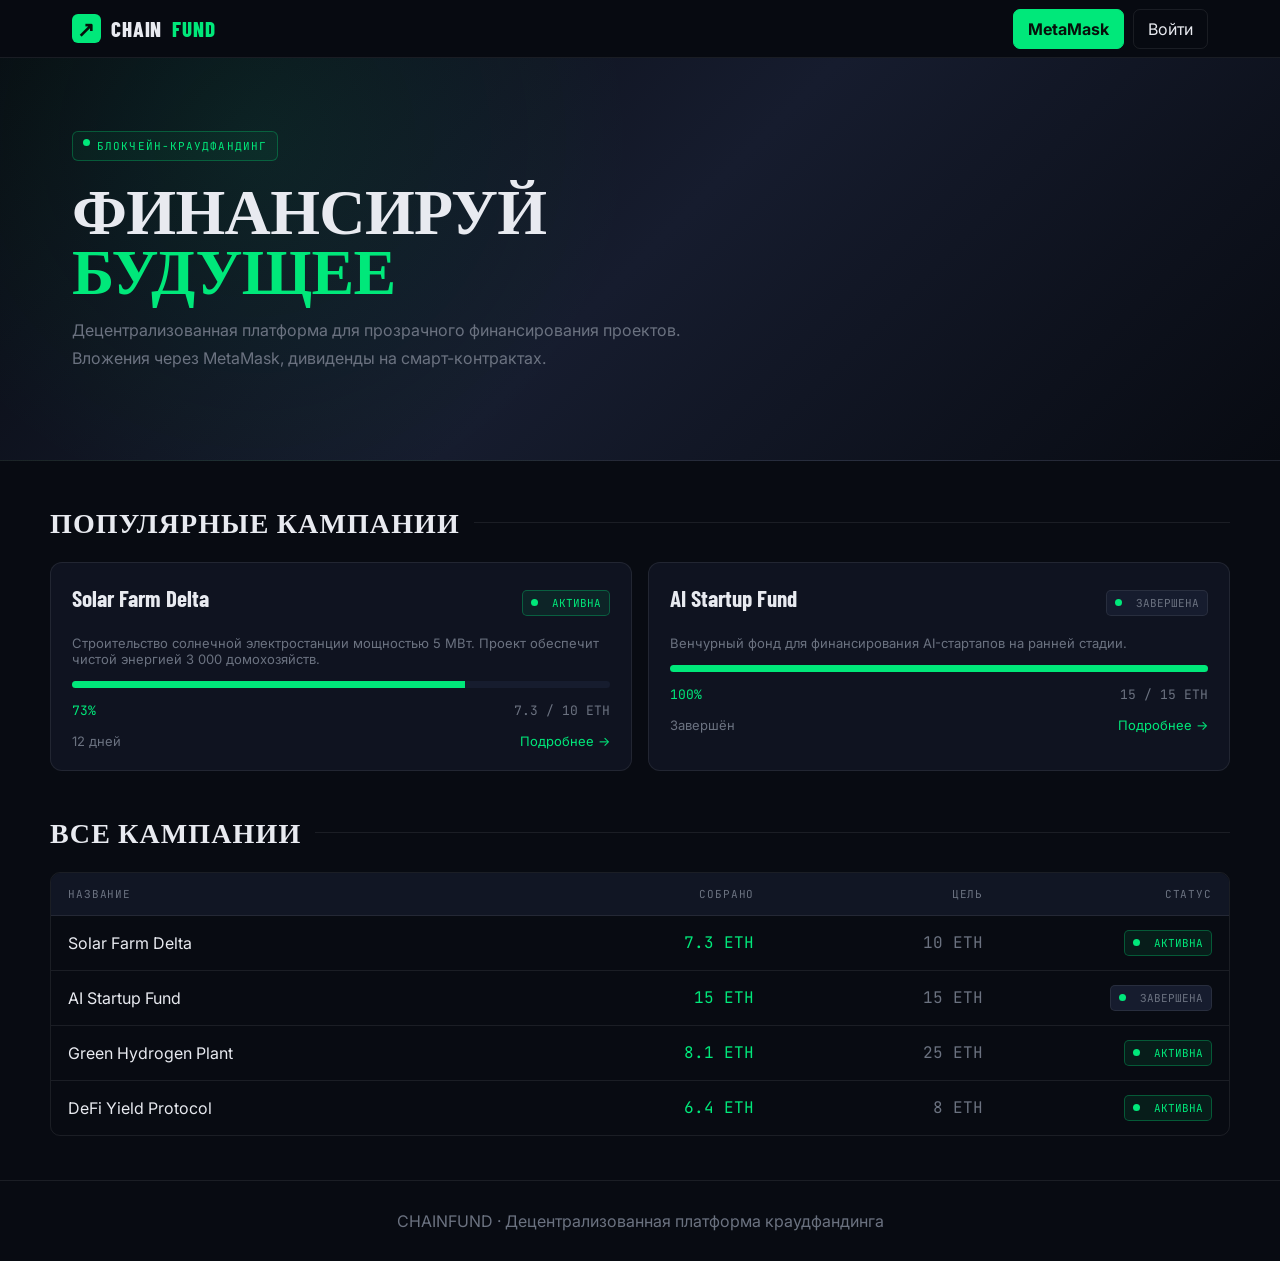
==== index.html @ 37745396 "initial" ====
<!doctype html>
<html lang="ru">
   <head>
      <meta charset="UTF-8">
      <meta name="viewport" content="width=device-width,initial-scale=1">
      <title>ChainFund</title>
      <link rel="stylesheet" href="css/shared.css">
   </head>
   <body>
      <script src="data.js"></script><script>mountNav()</script>
      <header class="hero">
         <div class="container">
            <span class="eyebrow"><span class="dot"></span>Блокчейн-краудфандинг</span>
            <h1>ФИНАНСИРУЙ<br><span class="green">БУДУЩЕЕ</span></h1>
            <p class="lead">Децентрализованная платформа для прозрачного финансирования проектов. Вложения через MetaMask, дивиденды на смарт-контрактах.</p>
            <p id="createBtn"></p>
         </div>
      </header>
      <main class="container section">
         <div class="section-title">
            <h2>ПОПУЛЯРНЫЕ КАМПАНИИ</h2>
            <span class="line"></span>
         </div>
         <div id="popular" class="grid grid-2"></div>
         <div class="section-title" style="margin-top:44px">
            <h2>ВСЕ КАМПАНИИ</h2>
            <span class="line"></span>
         </div>
         <div class="table">
            <div class="tr head cols-4">
               <div>Название</div>
               <div class="right">Собрано</div>
               <div class="right">Цель</div>
               <div class="right">Статус</div>
            </div>
            <div id="all"></div>
         </div>
      </main>
      <footer class="footer">CHAINFUND · Децентрализованная платформа краудфандинга</footer>
      <script src="js/index.js"></script>
   </body>
</html>
---- css/shared.css ----
@import url('https://fonts.googleapis.com/css2?family=Barlow+Condensed:wght@400;600;700;800&family=Inter:wght@300;400;500;600&family=JetBrains+Mono:wght@400;500&display=swap');

:root {
	--bg: #080b12;
	--fg: #e8eaf0;
	--card: #0f1320;
	--secondary: #161c2e;
	--muted: #6b7280;
	--primary: #00e87a;
	--accent: #7c3aed;
	--danger: #ef4444;
	--border: rgba(255, 255, 255, .08);
	--radius: 10px
}

* {
	box-sizing: border-box
}

html {
	font-size: 16px
}

body {
	margin: 0;
	background: var(--bg);
	color: var(--fg);
	font-family: Inter, sans-serif
}

a {
	text-decoration: none;
	color: inherit
}

button,
input,
textarea {
	font: inherit
}

.container {
	max-width: 1180px;
	margin: auto;
	padding: 0 22px
}

.navbar {
	position: sticky;
	top: 0;
	z-index: 10;
	height: 58px;
	background: rgba(8, 11, 18, .92);
	backdrop-filter: blur(12px);
	border-bottom: 1px solid var(--border)
}

.nav-inner {
	height: 100%;
	display: flex;
	align-items: center;
	justify-content: space-between
}

.brand {
	display: flex;
	align-items: center;
	gap: 10px;
	font-family: 'Barlow Condensed';
	font-weight: 800;
	font-size: 21px;
	letter-spacing: .04em
}

.brand-mark {
	width: 29px;
	height: 29px;
	border-radius: 6px;
	background: var(--primary);
	color: #07100b;
	display: grid;
	place-items: center;
	font-weight: 900
}

.green {
	color: var(--primary)
}

.nav-actions {
	display: flex;
	align-items: center;
	gap: 9px
}

.btn {
	border: 1px solid var(--border);
	background: transparent;
	color: var(--fg);
	padding: 9px 14px;
	border-radius: 7px;
	cursor: pointer;
	transition: .2s
}

.btn:hover {
	border-color: rgba(0, 232, 122, .45)
}

.btn-primary {
	background: var(--primary);
	color: #07100b;
	border-color: var(--primary);
	font-weight: 700
}

.btn-primary:hover {
	filter: brightness(.94)
}

.btn-danger {
	color: var(--danger)
}

.wallet-chip {
	font-family: 'JetBrains Mono';
	font-size: 12px;
	color: var(--muted);
	padding: 8px 11px;
	background: var(--secondary);
	border: 1px solid var(--border);
	border-radius: 7px
}

.dot {
	width: 7px;
	height: 7px;
	border-radius: 50%;
	display: inline-block;
	background: var(--primary);
	margin-right: 7px
}

.hero {
	padding: 72px 0;
	border-bottom: 1px solid var(--border);
	background: radial-gradient(circle at 20% 20%, rgba(0, 232, 122, .08), transparent 35%), linear-gradient(135deg, var(--bg), var(--secondary), var(--bg))
}

.eyebrow,
.label {
	font-family: 'JetBrains Mono';
	text-transform: uppercase;
	letter-spacing: .1em;
	font-size: 11px;
	color: var(--muted)
}

.eyebrow {
	display: inline-flex;
	border: 1px solid rgba(0, 232, 122, .28);
	color: var(--primary);
	background: rgba(0, 232, 122, .05);
	padding: 7px 10px;
	border-radius: 6px
}

.hero h1,
.page-title {
	font-family: 'Barlow Condensed';
	font-weight: 800;
	letter-spacing: -.01em;
	line-height: .94;
	margin: 18px 0
}

.hero h1 {
	font-size: 64px
}

.page-title {
	font-size: 46px
}

.lead {
	color: var(--muted);
	line-height: 1.7;
	max-width: 640px
}

.section {
	padding: 44px 0
}

.section-title {
	display: flex;
	align-items: center;
	gap: 14px;
	margin-bottom: 22px
}

.section-title h2 {
	font-family: 'Barlow Condensed';
	font-size: 28px;
	letter-spacing: .04em;
	margin: 0
}

.line {
	height: 1px;
	background: var(--border);
	flex: 1
}

.grid {
	display: grid;
	gap: 16px
}

.grid-2 {
	grid-template-columns: repeat(2, minmax(0, 1fr))
}

.grid-3 {
	grid-template-columns: repeat(3, minmax(0, 1fr))
}

.grid-4 {
	grid-template-columns: repeat(4, minmax(0, 1fr))
}

.card {
	background: var(--card);
	border: 1px solid var(--border);
	border-radius: 12px;
	padding: 21px
}

.card:hover {
	border-color: rgba(0, 232, 122, .35)
}

.card-title {
	font-family: 'Barlow Condensed';
	font-size: 23px;
	font-weight: 700;
	margin: 0 0 10px
}

.muted {
	color: var(--muted)
}

.small {
	font-size: 13px
}

.mono {
	font-family: 'JetBrains Mono'
}

.status {
	display: inline-flex;
	align-items: center;
	gap: 7px;
	font-family: 'JetBrains Mono';
	text-transform: uppercase;
	font-size: 11px;
	padding: 5px 8px;
	border: 1px solid rgba(0, 232, 122, .3);
	background: rgba(0, 232, 122, .08);
	color: var(--primary);
	border-radius: 5px
}

.status.done {
	color: var(--muted);
	background: var(--secondary);
	border-color: var(--border)
}

.progress {
	height: 7px;
	background: var(--secondary);
	border-radius: 999px;
	overflow: hidden
}

.progress>span {
	display: block;
	height: 100%;
	background: var(--primary)
}

.between {
	display: flex;
	justify-content: space-between;
	align-items: center
}

.mt {
	margin-top: 14px
}

.mb {
	margin-bottom: 14px
}

.table {
	border: 1px solid var(--border);
	border-radius: 10px;
	overflow: hidden
}

.tr {
	display: grid;
	align-items: center;
	padding: 14px 17px;
	border-bottom: 1px solid var(--border)
}

.tr:last-child {
	border-bottom: 0
}

.tr:hover {
	background: rgba(22, 28, 46, .55)
}

.tr.head {
	background: rgba(22, 28, 46, .65);
	font-family: 'JetBrains Mono';
	font-size: 11px;
	color: var(--muted);
	text-transform: uppercase;
	letter-spacing: .08em
}

.cols-4 {
	grid-template-columns: 2fr 1fr 1fr 1fr
}

.cols-3 {
	grid-template-columns: 2fr 1fr 1fr
}

.right {
	text-align: right
}

.form-card {
	max-width: 700px;
	margin: auto
}

.field {
	margin-bottom: 18px
}

.field label {
	display: block;
	margin-bottom: 7px
}

.input {
	width: 100%;
	background: var(--secondary);
	border: 1px solid var(--border);
	color: var(--fg);
	padding: 12px 13px;
	border-radius: 7px;
	outline: none
}

.input:focus {
	border-color: rgba(0, 232, 122, .55);
	box-shadow: 0 0 0 3px rgba(0, 232, 122, .08)
}

textarea.input {
	resize: vertical;
	min-height: 110px
}

.content {
	padding: 38px 0
}

.campaign-layout {
	display: grid;
	grid-template-columns: minmax(0, 2fr) minmax(280px, 1fr);
	gap: 26px
}

.sticky {
	position: sticky;
	top: 82px
}

.stats {
	display: grid;
	grid-template-columns: repeat(3, 1fr);
	gap: 20px
}

.stat-value {
	font-family: 'Barlow Condensed';
	font-size: 30px;
	font-weight: 700
}

.center {
	text-align: center
}

.notice {
	padding: 14px;
	border-radius: 8px;
	background: rgba(0, 232, 122, .08);
	border: 1px solid rgba(0, 232, 122, .25)
}

.footer {
	border-top: 1px solid var(--border);
	padding: 30px 0;
	color: var(--muted);
	text-align: center
}

.hidden {
	display: none !important
}

.back {
	display: inline-block;
	margin-bottom: 24px;
	color: var(--muted)
}

.back:hover {
	color: var(--fg)
}

@media(max-width:800px) {
	.hero h1 {
		font-size: 48px
	}

	.grid-2,
	.grid-3,
	.grid-4,
	.campaign-layout {
		grid-template-columns: 1fr
	}

	.cols-4 {
		grid-template-columns: 1.4fr .8fr .8fr
	}

	.cols-4>*:nth-child(4) {
		display: none
	}

	.stats {
		grid-template-columns: 1fr 1fr
	}

	.wallet-chip {
		display: none
	}
}
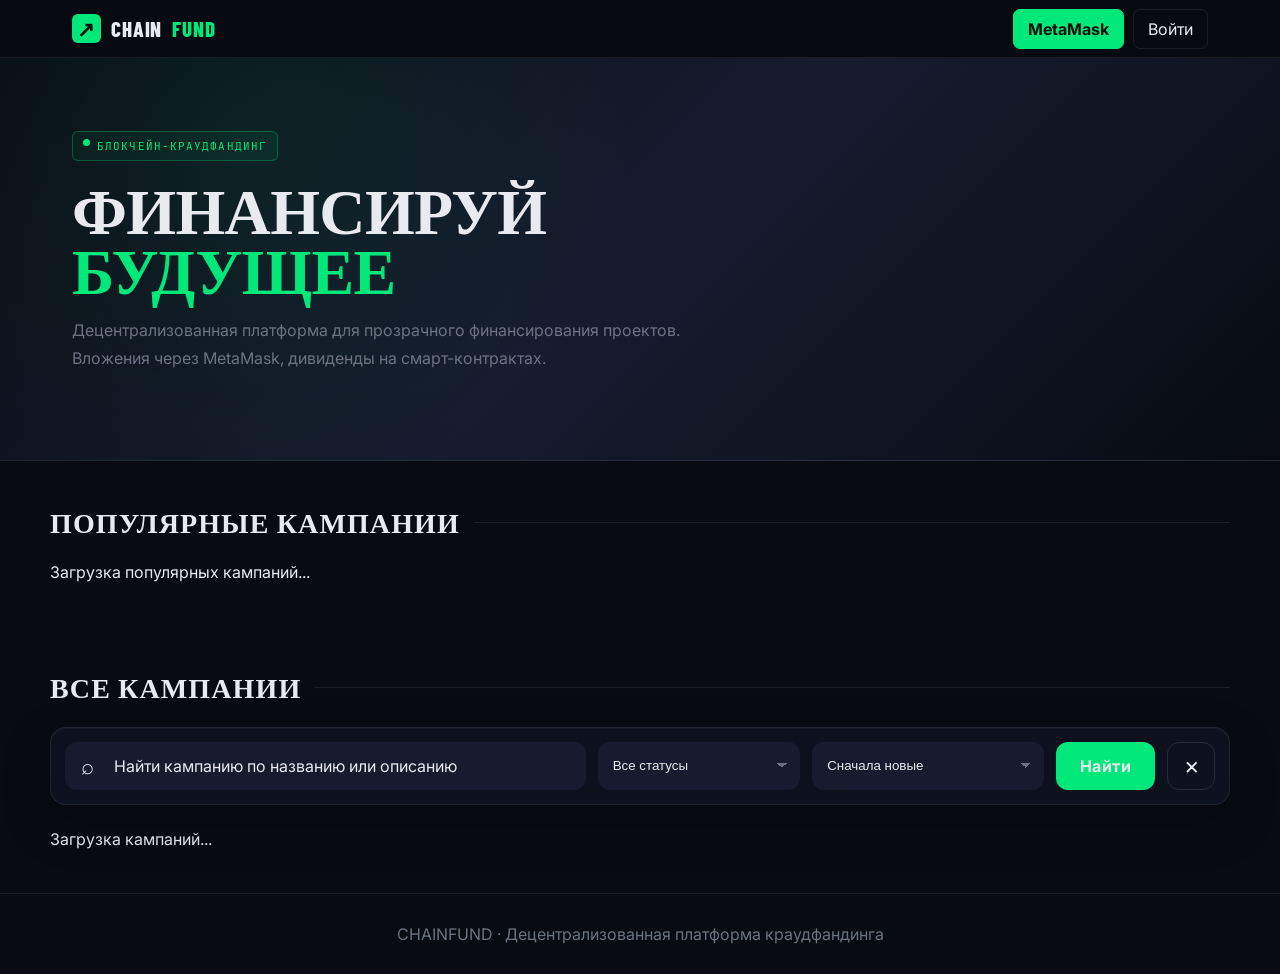
==== commit ffbee468: "index" ====
--- a/index.html
+++ b/index.html
@@ -2,41 +2,246 @@
 <html lang="ru">
    <head>
       <meta charset="UTF-8">
-      <meta name="viewport" content="width=device-width,initial-scale=1">
-      <title>ChainFund</title>
+      <meta
+         name="viewport"
+         content="width=device-width, initial-scale=1"
+         >
+      <meta
+         name="description"
+         content="ChainFund — децентрализованная платформа прозрачного финансирования проектов."
+         >
+      <title>ChainFund — блокчейн-краудфандинг</title>
       <link rel="stylesheet" href="css/shared.css">
    </head>
    <body>
-      <script src="data.js"></script><script>mountNav()</script>
-      <header class="hero">
+      <script src="data.js"></script>
+      <script>
+         mountNav();
+      </script>
+      <main>
+         <section class="hero">
+            <div class="container">
+               <span class="eyebrow">
+               <span class="dot" aria-hidden="true"></span>
+               Блокчейн-краудфандинг
+               </span>
+               <h1>
+                  ФИНАНСИРУЙ
+                  <br>
+                  <span class="green">БУДУЩЕЕ</span>
+               </h1>
+               <p class="lead">
+                  Децентрализованная платформа для прозрачного
+                  финансирования проектов. Вложения через MetaMask,
+                  дивиденды на смарт-контрактах.
+               </p>
+               <div
+                  id="hero-actions"
+                  class="hero-actions"
+                  ></div>
+            </div>
+         </section>
+         <section
+            class="container section"
+            aria-labelledby="popular-title"
+            >
+            <div class="section-title">
+               <h2 id="popular-title">
+                  ПОПУЛЯРНЫЕ КАМПАНИИ
+               </h2>
+               <span
+                  class="line"
+                  aria-hidden="true"
+                  ></span>
+            </div>
+            <div
+               id="popular-loading"
+               class="state-message"
+               role="status"
+               >
+               Загрузка популярных кампаний...
+            </div>
+            <div
+               id="popular-error"
+               class="state-message error-message"
+               role="alert"
+               hidden
+               ></div>
+            <div
+               id="popular-empty"
+               class="state-message"
+               hidden
+               >
+               Популярных кампаний пока нет.
+            </div>
+            <!--
+               Заполняется данными из:
+               GET /api/v1/platform/home
+               -->
+            <div
+               id="popular-campaigns"
+               class="grid grid-2"
+               ></div>
+         </section>
+         <!-- Поиск и список всех кампаний -->
+         <section
+            class="container section"
+            aria-labelledby="all-title"
+            >
+            <div class="section-title">
+               <h2 id="all-title">
+                  ВСЕ КАМПАНИИ
+               </h2>
+               <span
+                  class="line"
+                  aria-hidden="true"
+                  ></span>
+            </div>
+            <!--
+               Параметры соответствуют GET /campaigns:
+               q, status, sort, page, pageSize
+               -->
+            <form id="campaign-search-form" class="search-bar">
+               <div class="search-input-wrapper">
+                  <span class="search-icon" aria-hidden="true">
+                  ⌕
+                  </span>
+                  <input
+                     id="campaign-search"
+                     name="q"
+                     type="search"
+                     maxlength="200"
+                     placeholder="Найти кампанию по названию или описанию"
+                     autocomplete="off"
+                     >
+               </div>
+               <div class="search-select-wrapper">
+                  <label for="campaign-status" class="visually-hidden">
+                  Статус кампании
+                  </label>
+                  <select id="campaign-status" name="status">
+                     <option value="">Все статусы</option>
+                     <option value="OPEN">Идёт сбор</option>
+                     <option value="CLOSED_GOAL_REACHED">Цель достигнута</option>
+                     <option value="FAILED_DEADLINE">Срок истёк</option>
+                     <option value="PENDING_DEPLOYMENT">Развёртывается</option>
+                  </select>
+               </div>
+               <div class="search-select-wrapper">
+                  <label for="campaign-sort" class="visually-hidden">
+                  Сортировка кампаний
+                  </label>
+                  <select id="campaign-sort" name="sort">
+                     <option value="CREATED_AT_DESC">Сначала новые</option>
+                     <option value="POPULARITY_DESC">По популярности</option>
+                     <option value="PROGRESS_DESC">По прогрессу</option>
+                     <option value="DEADLINE_ASC">По дедлайну</option>
+                     <option value="TARGET_AMOUNT_DESC">По размеру цели</option>
+                  </select>
+               </div>
+               <button class="search-submit" type="submit">
+               Найти
+               </button>
+               <button
+                  id="reset-search-button"
+                  class="search-reset"
+                  type="button"
+                  aria-label="Сбросить поиск"
+                  title="Сбросить поиск"
+                  >
+               ×
+               </button>
+            </form>
+            <!-- Загрузка списка -->
+            <div
+               id="campaigns-loading"
+               class="state-message"
+               role="status"
+               >
+               Загрузка кампаний...
+            </div>
+            <!-- Ошибка списка -->
+            <div
+               id="campaigns-error"
+               class="state-message error-message"
+               role="alert"
+               hidden
+               ></div>
+            <!-- Пустой результат -->
+            <div
+               id="campaigns-empty"
+               class="state-message"
+               hidden
+               >
+               По вашему запросу кампании не найдены.
+            </div>
+            <!--
+               Заполняется данными из:
+               GET /api/v1/campaigns
+               -->
+            <div
+               id="campaigns-table"
+               class="table"
+               hidden
+               >
+               <div class="tr head cols-5">
+                  <div>
+                     Название
+                  </div>
+                  <div class="right">
+                     Собрано
+                  </div>
+                  <div class="right">
+                     Цель
+                  </div>
+                  <div class="right">
+                     Дедлайн
+                  </div>
+                  <div class="right">
+                     Статус
+                  </div>
+               </div>
+               <div id="all-campaigns"></div>
+            </div>
+            <!-- Пагинация -->
+            <nav
+               id="campaign-pagination"
+               class="pagination"
+               aria-label="Навигация по страницам кампаний"
+               hidden
+               >
+               <button
+                  id="previous-page-button"
+                  class="button button-secondary"
+                  type="button"
+                  >
+               ← Назад
+               </button>
+               <span
+                  id="page-information"
+                  aria-live="polite"
+                  >
+               Страница 1
+               </span>
+               <button
+                  id="next-page-button"
+                  class="button button-secondary"
+                  type="button"
+                  >
+               Вперёд →
+               </button>
+            </nav>
+         </section>
+      </main>
+      <footer class="footer">
          <div class="container">
-            <span class="eyebrow"><span class="dot"></span>Блокчейн-краудфандинг</span>
-            <h1>ФИНАНСИРУЙ<br><span class="green">БУДУЩЕЕ</span></h1>
-            <p class="lead">Децентрализованная платформа для прозрачного финансирования проектов. Вложения через MetaMask, дивиденды на смарт-контрактах.</p>
-            <p id="createBtn"></p>
+            CHAINFUND · Децентрализованная платформа краудфандинга
          </div>
-      </header>
-      <main class="container section">
-         <div class="section-title">
-            <h2>ПОПУЛЯРНЫЕ КАМПАНИИ</h2>
-            <span class="line"></span>
-         </div>
-         <div id="popular" class="grid grid-2"></div>
-         <div class="section-title" style="margin-top:44px">
-            <h2>ВСЕ КАМПАНИИ</h2>
-            <span class="line"></span>
-         </div>
-         <div class="table">
-            <div class="tr head cols-4">
-               <div>Название</div>
-               <div class="right">Собрано</div>
-               <div class="right">Цель</div>
-               <div class="right">Статус</div>
-            </div>
-            <div id="all"></div>
-         </div>
-      </main>
-      <footer class="footer">CHAINFUND · Децентрализованная платформа краудфандинга</footer>
+      </footer>
+      <script src="js/config.js"></script>
+      <script src="js/helpers.js"></script>
+      <script src="js/api.js"></script>
+      <script src="js/auth-state.js"></script>
       <script src="js/index.js"></script>
    </body>
 </html>
--- a/css/shared.css
+++ b/css/shared.css
@@ -441,6 +441,204 @@
 	color: var(--fg)
 }
 
+.search-bar {
+    display: grid;
+    grid-template-columns: minmax(260px, 1.8fr) minmax(180px, 0.7fr) minmax(190px, 0.8fr) auto auto;
+    gap: 12px;
+    align-items: center;
+
+    margin-bottom: 24px;
+    padding: 14px;
+
+    background: rgba(15, 19, 32, 0.92);
+    border: 1px solid rgba(255, 255, 255, 0.07);
+    border-radius: 16px;
+
+    box-shadow:
+        0 18px 50px rgba(0, 0, 0, 0.22),
+        inset 0 1px 0 rgba(255, 255, 255, 0.03);
+
+    backdrop-filter: blur(12px);
+}
+
+.search-input-wrapper {
+    position: relative;
+}
+
+.search-icon {
+    position: absolute;
+    top: 50%;
+    left: 16px;
+    z-index: 1;
+
+    transform: translateY(-50%);
+
+    color: var(--muted-foreground);
+    font-size: 22px;
+    pointer-events: none;
+}
+
+.search-input-wrapper input,
+.search-select-wrapper select {
+    width: 100%;
+    height: 48px;
+
+    color: var(--foreground);
+    background: var(--secondary);
+
+    border: 1px solid transparent;
+    border-radius: 12px;
+
+    outline: none;
+    transition:
+        border-color 0.2s ease,
+        box-shadow 0.2s ease,
+        background-color 0.2s ease;
+}
+
+.search-input-wrapper input {
+    padding: 0 16px 0 48px;
+}
+
+.search-input-wrapper input::placeholder {
+    color: var(--muted-foreground);
+}
+
+.search-select-wrapper {
+    position: relative;
+}
+
+.search-select-wrapper select {
+    padding: 0 42px 0 14px;
+
+    appearance: none;
+    -webkit-appearance: none;
+
+    cursor: pointer;
+
+    background-image:
+        linear-gradient(45deg, transparent 50%, #6b7280 50%),
+        linear-gradient(135deg, #6b7280 50%, transparent 50%);
+    background-position:
+        calc(100% - 17px) 20px,
+        calc(100% - 12px) 20px;
+    background-size:
+        5px 5px,
+        5px 5px;
+    background-repeat: no-repeat;
+}
+
+.search-input-wrapper input:hover,
+.search-select-wrapper select:hover {
+    background-color: #1a2135;
+}
+
+.search-input-wrapper input:focus,
+.search-select-wrapper select:focus {
+    border-color: var(--primary);
+
+    box-shadow:
+        0 0 0 3px rgba(0, 232, 122, 0.12),
+        0 0 22px rgba(0, 232, 122, 0.08);
+}
+
+.search-submit,
+.search-reset {
+    height: 48px;
+    border: none;
+    border-radius: 12px;
+
+    cursor: pointer;
+
+    transition:
+        transform 0.2s ease,
+        box-shadow 0.2s ease,
+        background-color 0.2s ease;
+}
+
+.search-submit {
+    padding: 0 24px;
+
+    color: var(--primary-foreground);
+    background: var(--primary);
+
+    font-weight: 700;
+    letter-spacing: 0.03em;
+}
+
+.search-submit:hover {
+    transform: translateY(-1px);
+
+    box-shadow:
+        0 10px 26px rgba(0, 232, 122, 0.22);
+}
+
+.search-submit:active {
+    transform: translateY(0);
+}
+
+.search-reset {
+    width: 48px;
+
+    color: var(--foreground);
+    background: transparent;
+    border: 1px solid rgba(255, 255, 255, 0.1);
+
+    font-size: 24px;
+}
+
+.search-reset:hover {
+    color: var(--primary);
+    border-color: rgba(0, 232, 122, 0.45);
+    background: rgba(0, 232, 122, 0.06);
+}
+
+.visually-hidden {
+    position: absolute;
+    width: 1px;
+    height: 1px;
+    padding: 0;
+    margin: -1px;
+
+    overflow: hidden;
+    clip: rect(0, 0, 0, 0);
+
+    white-space: nowrap;
+    border: 0;
+}
+
+@media (max-width: 980px) {
+    .search-bar {
+        grid-template-columns: 1fr 1fr;
+    }
+
+    .search-input-wrapper {
+        grid-column: 1 / -1;
+    }
+
+    .search-submit {
+        width: 100%;
+    }
+}
+
+@media (max-width: 640px) {
+    .search-bar {
+        grid-template-columns: 1fr;
+    }
+
+    .search-input-wrapper,
+    .search-select-wrapper,
+    .search-submit,
+    .search-reset {
+        grid-column: auto;
+        width: 100%;
+    }
+
+    .search-reset {
+        width: 100%;
+    }
+}
+
 @media(max-width:800px) {
 	.hero h1 {
 		font-size: 48px
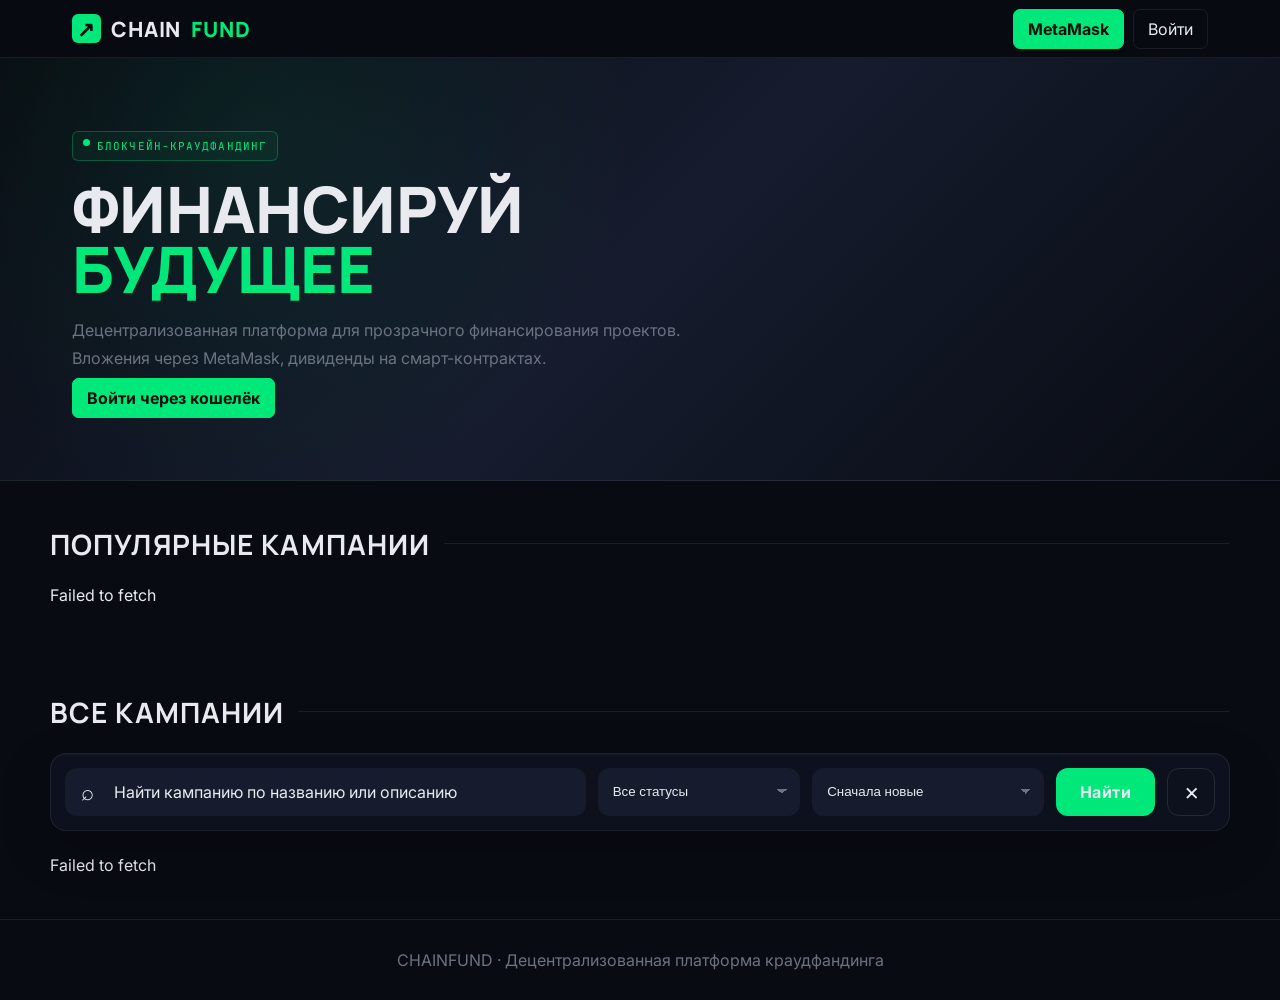
==== commit 993e4825: "api added" ====
--- a/index.html
+++ b/index.html
@@ -2,110 +2,89 @@
 <html lang="ru">
    <head>
       <meta charset="UTF-8">
-      <meta
-         name="viewport"
-         content="width=device-width, initial-scale=1"
-         >
+      <meta name="viewport" content="width=device-width, initial-scale=1">
       <meta
          name="description"
          content="ChainFund — децентрализованная платформа прозрачного финансирования проектов."
-         >
+      >
       <title>ChainFund — блокчейн-краудфандинг</title>
+
       <link rel="stylesheet" href="css/shared.css">
+
+      <script src="js/config.js" defer></script>
+      <script src="js/helpers.js" defer></script>
+      <script src="js/api.js" defer></script>
+      <script src="js/auth-state.js" defer></script>
+      <script src="js/index.js" defer></script>
    </head>
+
    <body>
-      <script src="data.js"></script>
-      <script>
-         mountNav();
-      </script>
+      <header id="site-header"></header>
+
       <main>
          <section class="hero">
             <div class="container">
                <span class="eyebrow">
-               <span class="dot" aria-hidden="true"></span>
-               Блокчейн-краудфандинг
+                  <span class="dot" aria-hidden="true"></span>
+                  Блокчейн-краудфандинг
                </span>
+
                <h1>
                   ФИНАНСИРУЙ
                   <br>
                   <span class="green">БУДУЩЕЕ</span>
                </h1>
+
                <p class="lead">
                   Децентрализованная платформа для прозрачного
                   финансирования проектов. Вложения через MetaMask,
                   дивиденды на смарт-контрактах.
                </p>
-               <div
-                  id="hero-actions"
-                  class="hero-actions"
-                  ></div>
+
+               <div id="hero-actions" class="hero-actions"></div>
             </div>
          </section>
-         <section
-            class="container section"
-            aria-labelledby="popular-title"
-            >
+
+         <section class="container section" aria-labelledby="popular-title">
             <div class="section-title">
-               <h2 id="popular-title">
-                  ПОПУЛЯРНЫЕ КАМПАНИИ
-               </h2>
-               <span
-                  class="line"
-                  aria-hidden="true"
-                  ></span>
+               <h2 id="popular-title">ПОПУЛЯРНЫЕ КАМПАНИИ</h2>
+               <span class="line" aria-hidden="true"></span>
             </div>
-            <div
-               id="popular-loading"
-               class="state-message"
-               role="status"
-               >
+
+            <div id="popular-loading" class="state-message" role="status">
                Загрузка популярных кампаний...
             </div>
+
             <div
                id="popular-error"
                class="state-message error-message"
                role="alert"
                hidden
-               ></div>
-            <div
-               id="popular-empty"
-               class="state-message"
-               hidden
-               >
+            ></div>
+
+            <div id="popular-empty" class="state-message" hidden>
                Популярных кампаний пока нет.
             </div>
-            <!--
-               Заполняется данными из:
-               GET /api/v1/platform/home
-               -->
+
             <div
                id="popular-campaigns"
                class="grid grid-2"
-               ></div>
+               aria-live="polite"
+            ></div>
          </section>
-         <!-- Поиск и список всех кампаний -->
-         <section
-            class="container section"
-            aria-labelledby="all-title"
-            >
+
+         <section class="container section" aria-labelledby="all-title">
             <div class="section-title">
-               <h2 id="all-title">
-                  ВСЕ КАМПАНИИ
-               </h2>
-               <span
-                  class="line"
-                  aria-hidden="true"
-                  ></span>
+               <h2 id="all-title">ВСЕ КАМПАНИИ</h2>
+               <span class="line" aria-hidden="true"></span>
             </div>
-            <!--
-               Параметры соответствуют GET /campaigns:
-               q, status, sort, page, pageSize
-               -->
+
             <form id="campaign-search-form" class="search-bar">
                <div class="search-input-wrapper">
-                  <span class="search-icon" aria-hidden="true">
-                  ⌕
-                  </span>
+                  <span class="search-icon" aria-hidden="true">⌕</span>
+                  <label for="campaign-search" class="visually-hidden">
+                     Поиск кампаний
+                  </label>
                   <input
                      id="campaign-search"
                      name="q"
@@ -113,11 +92,12 @@
                      maxlength="200"
                      placeholder="Найти кампанию по названию или описанию"
                      autocomplete="off"
-                     >
+                  >
                </div>
+
                <div class="search-select-wrapper">
                   <label for="campaign-status" class="visually-hidden">
-                  Статус кампании
+                     Статус кампании
                   </label>
                   <select id="campaign-status" name="status">
                      <option value="">Все статусы</option>
@@ -127,9 +107,10 @@
                      <option value="PENDING_DEPLOYMENT">Развёртывается</option>
                   </select>
                </div>
+
                <div class="search-select-wrapper">
                   <label for="campaign-sort" class="visually-hidden">
-                  Сортировка кампаний
+                     Сортировка кампаний
                   </label>
                   <select id="campaign-sort" name="sort">
                      <option value="CREATED_AT_DESC">Сначала новые</option>
@@ -139,109 +120,80 @@
                      <option value="TARGET_AMOUNT_DESC">По размеру цели</option>
                   </select>
                </div>
-               <button class="search-submit" type="submit">
-               Найти
-               </button>
+
+               <button class="search-submit" type="submit">Найти</button>
+
                <button
                   id="reset-search-button"
                   class="search-reset"
                   type="button"
                   aria-label="Сбросить поиск"
                   title="Сбросить поиск"
-                  >
-               ×
+               >
+                  ×
                </button>
             </form>
-            <!-- Загрузка списка -->
-            <div
-               id="campaigns-loading"
-               class="state-message"
-               role="status"
-               >
+
+            <div id="campaigns-loading" class="state-message" role="status">
                Загрузка кампаний...
             </div>
-            <!-- Ошибка списка -->
+
             <div
                id="campaigns-error"
                class="state-message error-message"
                role="alert"
                hidden
-               ></div>
-            <!-- Пустой результат -->
-            <div
-               id="campaigns-empty"
-               class="state-message"
-               hidden
-               >
+            ></div>
+
+            <div id="campaigns-empty" class="state-message" hidden>
                По вашему запросу кампании не найдены.
             </div>
-            <!--
-               Заполняется данными из:
-               GET /api/v1/campaigns
-               -->
-            <div
-               id="campaigns-table"
-               class="table"
-               hidden
-               >
+
+            <div id="campaigns-table" class="table" hidden>
                <div class="tr head cols-5">
-                  <div>
-                     Название
-                  </div>
-                  <div class="right">
-                     Собрано
-                  </div>
-                  <div class="right">
-                     Цель
-                  </div>
-                  <div class="right">
-                     Дедлайн
-                  </div>
-                  <div class="right">
-                     Статус
-                  </div>
+                  <div>Название</div>
+                  <div class="right">Собрано</div>
+                  <div class="right">Цель</div>
+                  <div class="right">Дедлайн</div>
+                  <div class="right">Статус</div>
                </div>
-               <div id="all-campaigns"></div>
+
+               <div id="all-campaigns" aria-live="polite"></div>
             </div>
-            <!-- Пагинация -->
+
             <nav
                id="campaign-pagination"
                class="pagination"
                aria-label="Навигация по страницам кампаний"
                hidden
-               >
+            >
                <button
                   id="previous-page-button"
                   class="button button-secondary"
                   type="button"
-                  >
-               ← Назад
+               >
+                  ← Назад
                </button>
-               <span
-                  id="page-information"
-                  aria-live="polite"
-                  >
-               Страница 1
+
+               <span id="page-information" aria-live="polite">
+                  Страница 1
                </span>
+
                <button
                   id="next-page-button"
                   class="button button-secondary"
                   type="button"
-                  >
-               Вперёд →
+               >
+                  Вперёд →
                </button>
             </nav>
          </section>
       </main>
+
       <footer class="footer">
          <div class="container">
             CHAINFUND · Децентрализованная платформа краудфандинга
          </div>
       </footer>
-      <script src="js/config.js"></script>
-      <script src="js/helpers.js"></script>
-      <script src="js/api.js"></script>
-      <script src="js/auth-state.js"></script>
-      <script src="js/index.js"></script>
    </body>
-</html>+</html>
--- a/css/shared.css
+++ b/css/shared.css
@@ -1,5 +1,4 @@
-@import url('https://fonts.googleapis.com/css2?family=Barlow+Condensed:wght@400;600;700;800&family=Inter:wght@300;400;500;600&family=JetBrains+Mono:wght@400;500&display=swap');
-
+@import url('https://fonts.googleapis.com/css2?family=Manrope:wght@500;600;700;800&family=Inter:wght@300;400;500;600&family=JetBrains+Mono:wght@400;500&display=swap');
 :root {
 	--bg: #080b12;
 	--fg: #e8eaf0;
@@ -66,7 +65,7 @@
 	display: flex;
 	align-items: center;
 	gap: 10px;
-	font-family: 'Barlow Condensed';
+	font-family: 'Manrope';
 	font-weight: 800;
 	font-size: 21px;
 	letter-spacing: .04em
@@ -167,7 +166,7 @@
 
 .hero h1,
 .page-title {
-	font-family: 'Barlow Condensed';
+	font-family: 'Manrope';
 	font-weight: 800;
 	letter-spacing: -.01em;
 	line-height: .94;
@@ -200,7 +199,7 @@
 }
 
 .section-title h2 {
-	font-family: 'Barlow Condensed';
+	font-family: 'Manrope';
 	font-size: 28px;
 	letter-spacing: .04em;
 	margin: 0
@@ -241,7 +240,7 @@
 }
 
 .card-title {
-	font-family: 'Barlow Condensed';
+	font-family: 'Manrope';
 	font-size: 23px;
 	font-weight: 700;
 	margin: 0 0 10px
@@ -392,6 +391,11 @@
 	gap: 26px
 }
 
+#campaign-history-link {
+    display: block;
+    margin-top: 12px;
+}
+
 .sticky {
 	position: sticky;
 	top: 82px
@@ -404,7 +408,7 @@
 }
 
 .stat-value {
-	font-family: 'Barlow Condensed';
+	font-family: 'Manrope';
 	font-size: 30px;
 	font-weight: 700
 }
